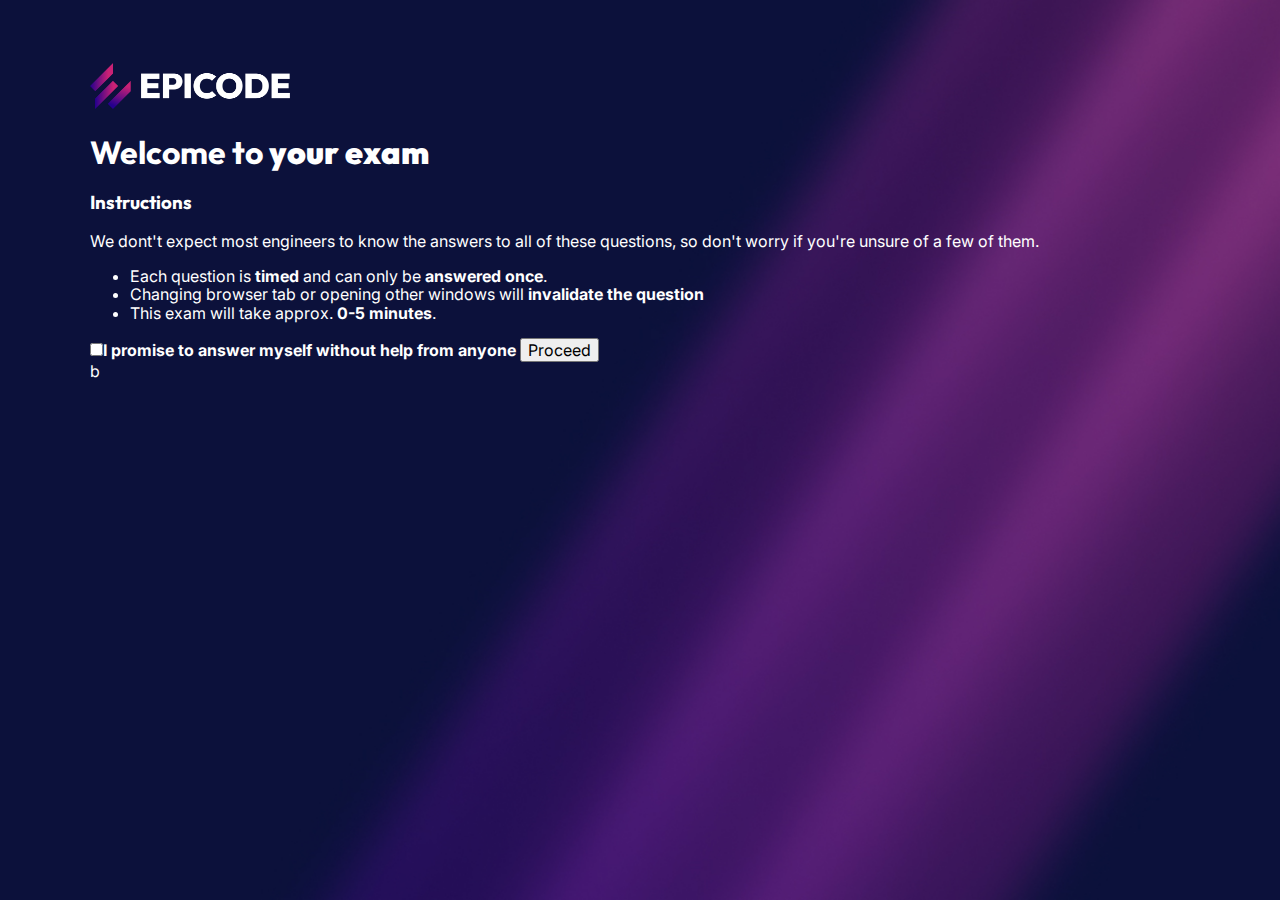
==== BW1/index.html @ 23370216 "Add files via upload" ====
<!DOCTYPE html>
<html lang="it">

<head>
    <meta charset="UTF-8">
    <meta name="viewport" content="width=device-width, initial-scale=1.0">
    <title>BenchMark Epicode</title>
    <link rel="stylesheet" href="assets/css/normalize.css" />
    <link rel="preconnect" href="https://fonts.googleapis.com">
    <link rel="preconnect" href="https://fonts.gstatic.com" crossorigin>
    <link
        href="https://fonts.googleapis.com/css2?family=Inter:wght@300;400;700&family=Outfit:wght@300;400;700&display=swap"
        rel="stylesheet">
    <link rel="stylesheet" href="assets/css/style.css">
</head>

<body>
    <div class="background">
        <div class="container">
            <header>
                <img class="logo" src="assets/img/epicode_logo.png">
            </header>
            <main>
                <h1>Welcome to <strong>your exam</strong></h1>
                <h3>Instructions</h3>
                <p>We dont't expect most engineers to know the answers to all of these questions, so don't worry if
                    you're unsure of a few of them.</p>
                <ul>
                    <li>Each question is <b>timed</b> and can only be <b>answered once</b>.</li>
                    <li>Changing browser tab or opening other windows will <b>invalidate the question</b></li>
                    <li>This exam will take approx. <b>0-5 minutes</b>.</li>
                </ul>

                <div> <input type="checkbox" name="accept" id="accept" /><label for="accept"><b>I promise to answer myself without help from anyone</b></label>
                    <button type="button">Proceed</button>

                </div>b
            </main>
        </div>
    </div>


    <script src="assets/js/script.js"></script>
</body>

</html>
---- BW1/assets/css/style.css ----
html,body{
    box-sizing: border-box;
    margin:0;
    padding:0;
    color: white;
    font-family: 'Inter', sans-serif;
}

.background {
    background-image: url(../img/bg.jpg) ;
    background-size: cover;
    background-repeat: no-repeat;
    background-position: center;
    height: 100vh;
}

h1, h2, h3, h4, h5, h6 {
    font-family: 'Outfit', sans-serif;
}

.logo{
    width:200px;
}

.container {
    padding: 7vh 7vw;
}
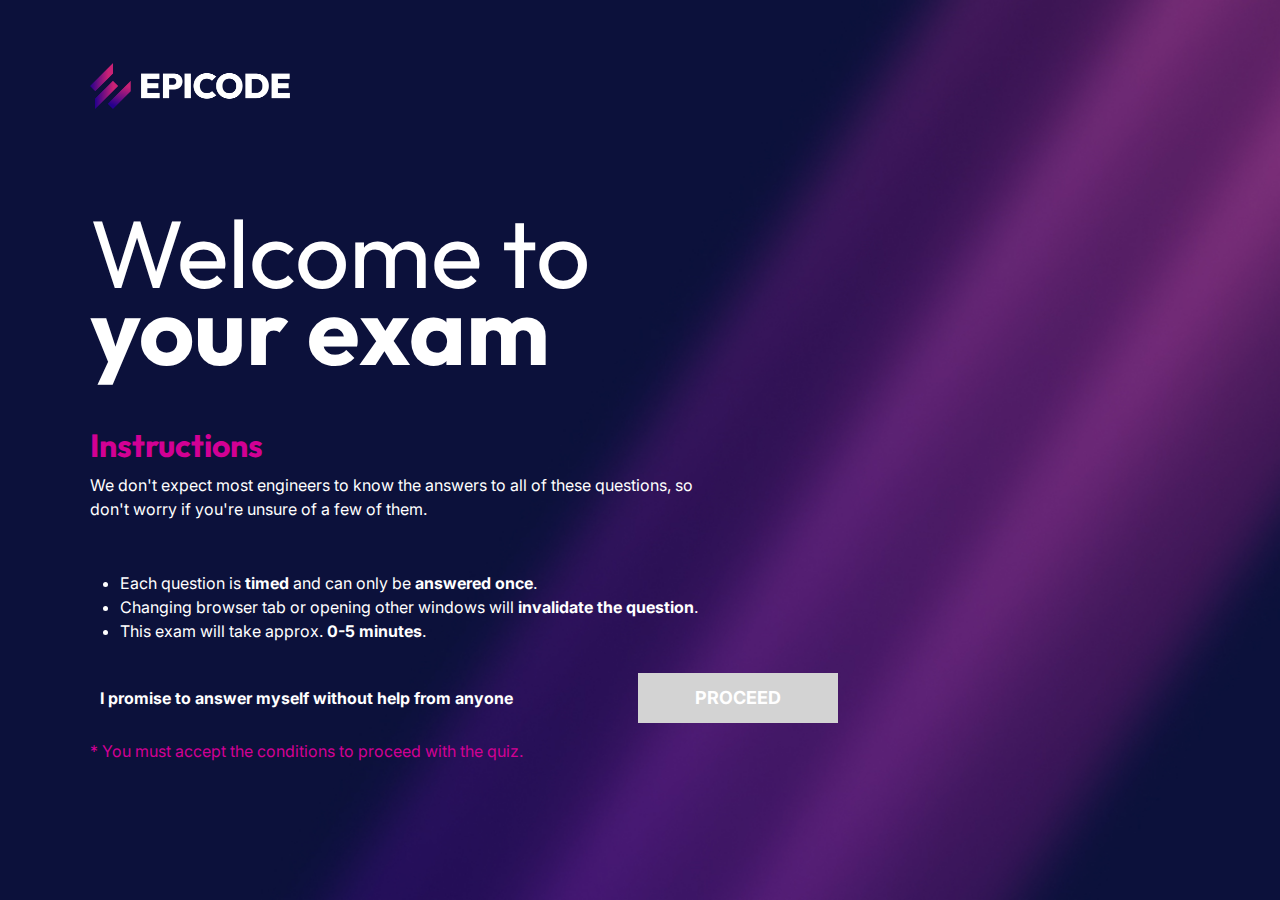
==== commit e5b0f474: "Co-authored-by: Leonardo Maria Leoni <Leonardomarialeoni@users.noreply.github.com> Co-authored-by: B" ====
--- a/BW1/index.html
+++ b/BW1/index.html
@@ -2,43 +2,70 @@
 <html lang="it">
 
 <head>
-    <meta charset="UTF-8">
-    <meta name="viewport" content="width=device-width, initial-scale=1.0">
+    <meta charset="UTF-8" />
+    <meta name="viewport" content="width=device-width, initial-scale=1.0" />
     <title>BenchMark Epicode</title>
     <link rel="stylesheet" href="assets/css/normalize.css" />
-    <link rel="preconnect" href="https://fonts.googleapis.com">
-    <link rel="preconnect" href="https://fonts.gstatic.com" crossorigin>
+    <link rel="preconnect" href="https://fonts.googleapis.com" />
+    <link rel="preconnect" href="https://fonts.gstatic.com" crossorigin />
     <link
         href="https://fonts.googleapis.com/css2?family=Inter:wght@300;400;700&family=Outfit:wght@300;400;700&display=swap"
-        rel="stylesheet">
-    <link rel="stylesheet" href="assets/css/style.css">
+        rel="stylesheet" />
+    <link rel="apple-touch-icon" sizes="180x180" href="favicon/apple-touch-icon.png" />
+    <link rel="icon" type="image/png" sizes="32x32" href="favicon/favicon-32x32.png" />
+    <link rel="icon" type="image/png" sizes="16x16" href="favicon/favicon-16x16.png" />
+    <link rel="manifest" href="favicon/site.webmanifest" />
+    <link rel="mask-icon" href="favicon/safari-pinned-tab.svg" color="#5bbad5" />
+    <meta name="msapplication-TileColor" content="#da532c" />
+    <meta name="theme-color" content="#ffffff" />
+    <link rel="stylesheet" href="https://cdnjs.cloudflare.com/ajax/libs/font-awesome/6.5.1/css/all.min.css" integrity="sha512-DTOQO9RWCH3ppGqcWaEA1BIZOC6xxalwEsw9c2QQeAIftl+Vegovlnee1c9QX4TctnWMn13TZye+giMm8e2LwA==" crossorigin="anonymous" referrerpolicy="no-referrer" />
+    <link rel="stylesheet" href="assets/css/style.css" />
 </head>
 
 <body>
     <div class="background">
         <div class="container">
             <header>
-                <img class="logo" src="assets/img/epicode_logo.png">
+                <img class="logo" src="assets/img/epicode_logo.png" />
             </header>
             <main>
-                <h1>Welcome to <strong>your exam</strong></h1>
-                <h3>Instructions</h3>
-                <p>We dont't expect most engineers to know the answers to all of these questions, so don't worry if
-                    you're unsure of a few of them.</p>
-                <ul>
-                    <li>Each question is <b>timed</b> and can only be <b>answered once</b>.</li>
-                    <li>Changing browser tab or opening other windows will <b>invalidate the question</b></li>
-                    <li>This exam will take approx. <b>0-5 minutes</b>.</li>
-                </ul>
+                <div class="container_main">
+                    <h1 class="h1">Welcome to <strong>your exam</strong></h1>
+                    <h2 class="h2">Instructions</h2>
+                    <p>
+                        We don't expect most engineers to know the answers to
+                        all of these questions, so don't worry if you're unsure
+                        of a few of them.
+                    </p>
+                    <ul>
+                        <li>
+                            Each question is <b>timed</b> and can only be
+                            <b>answered once</b>.
+                        </li>
+                        <li>
+                            Changing browser tab or opening other windows will
+                            <b>invalidate the question</b>.
+                        </li>
+                        <li>This exam will take approx. <b>0-5 minutes</b>.</li>
+                    </ul>
+                </div>
 
-                <div> <input type="checkbox" name="accept" id="accept" /><label for="accept"><b>I promise to answer myself without help from anyone</b></label>
-                    <button type="button">Proceed</button>
 
-                </div>b
+                <div class="contenitoreBtn">
+                    <!-- <input type="checkbox" name="accept" id="accept" /> -->
+                    <i id="unchecked" class="fa-regular fa-square"></i>
+                    <i id="checked" class="fa-regular fa-square-check" style="display: none;"></i>
+                    <label for="accept"><b>I promise to answer myself
+                            without help from
+                            anyone</b></label>
+                    <button id="button" class="button" type="button"><b>PROCEED</b></button>
+                </div>
+                <p class="avviso">
+                   * You must accept the conditions to proceed with the quiz. 
+                </p>
             </main>
         </div>
     </div>
-
 
     <script src="assets/js/script.js"></script>
 </body>
--- a/BW1/assets/css/style.css
+++ b/BW1/assets/css/style.css
@@ -1,27 +1,98 @@
-html,body{
+html,
+body {
     box-sizing: border-box;
-    margin:0;
-    padding:0;
+    margin: 0;
+    padding: 0;
     color: white;
-    font-family: 'Inter', sans-serif;
+    font-family: "Inter", sans-serif;
+    line-height: 1.5em;
 }
 
 .background {
-    background-image: url(../img/bg.jpg) ;
+    background-image: url(../img/bg.jpg);
     background-size: cover;
     background-repeat: no-repeat;
     background-position: center;
     height: 100vh;
 }
 
-h1, h2, h3, h4, h5, h6 {
-    font-family: 'Outfit', sans-serif;
+h1,
+h2,
+h3,
+h4,
+h5,
+h6 {
+    font-family: "Outfit", sans-serif;
 }
 
-.logo{
-    width:200px;
+.logo {
+    width: 200px;
 }
 
 .container {
     padding: 7vh 7vw;
+}
+
+label{
+    margin-left: 10px;
+}
+
+.h1{
+    font-size: 6em;
+    font-weight: normal;
+    line-height: 0.8em;
+    margin-top: 100px;
+}
+.h2, .avviso, .fa-square-check {
+    color: #d20094;
+}
+.h2 {
+    font-size: 2em;
+    margin-bottom: 0;
+}
+
+.container_main p {
+    margin-bottom: 50px;
+}
+.container_main ul {
+    padding-inline-start: 30px;
+}
+
+.container_main {
+    max-width: 617px;
+    min-width: 450px;
+}
+.contenitoreBtn{
+margin-top:30px;
+}
+
+.button{
+width: 200px;
+height: 50px;
+border: solid 0;
+padding: 0;
+/* color: black; */
+font-size: large;
+/* background-color: #00FFFF;    */
+background-color: lightgray;
+color: white;
+margin-left: 9.5vw;
+/* cursor: pointer; */
+}
+.abilitato {
+    cursor: pointer;
+    background-color: #00FFFF;
+    color: black;
+}
+
+.contenitoreBtn i {
+    cursor: pointer;
+}
+
+.contenitoreBtn .abilitato:hover {
+ box-shadow: 1px 1px 15px #00ffff52, 1px -1px 15px #00ffff52, -1px 1px 15px #00ffff52, -1px -1px 15px #00ffff52;
+}
+
+.fa-square-check, .fa-square {
+    font-size: 1.1em;
 }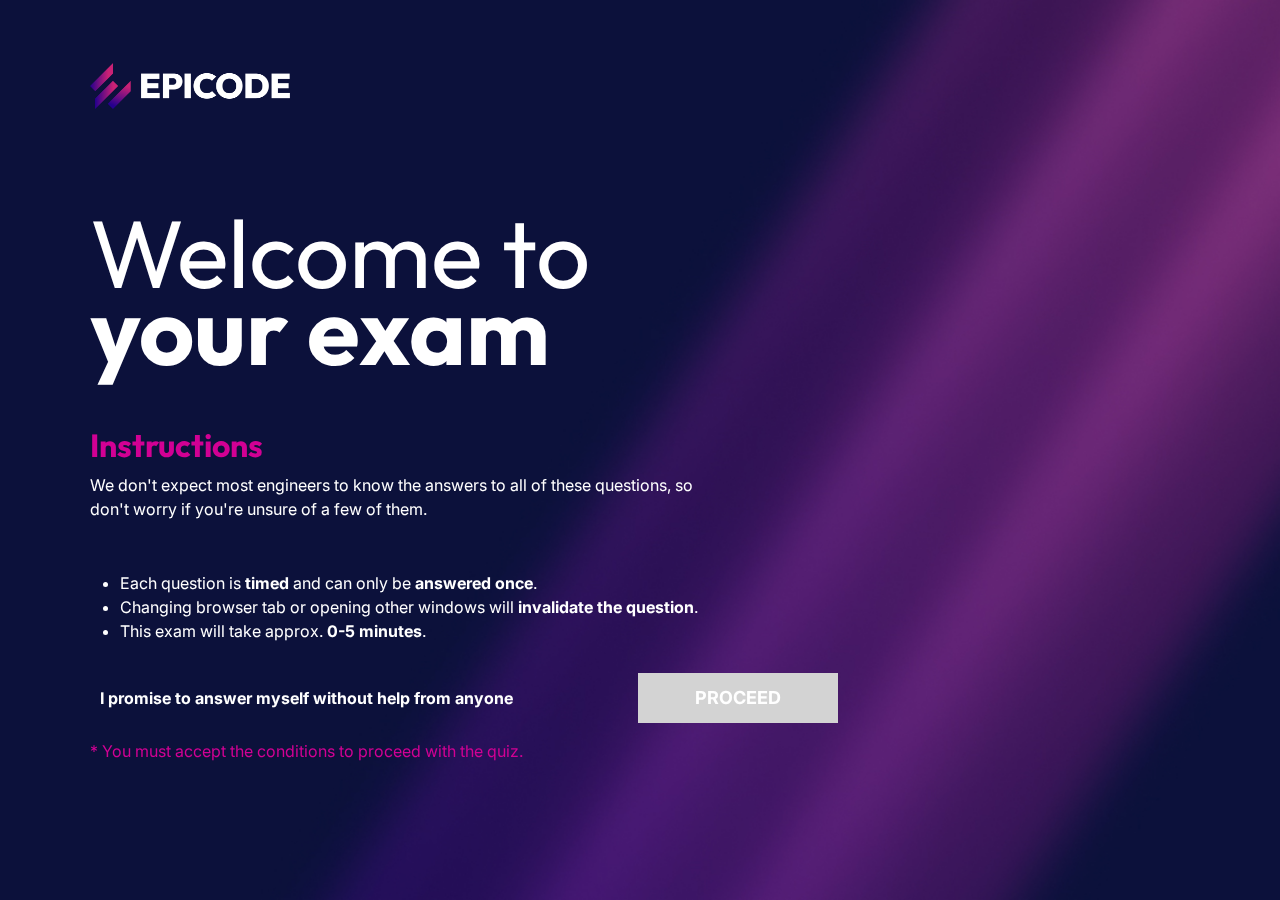
==== commit 44c712a1: "Fix + pulizia codice" ====
--- a/BW1/index.html
+++ b/BW1/index.html
@@ -1,29 +1,53 @@
 <!DOCTYPE html>
 <html lang="it">
+    <head>
+        <meta charset="UTF-8" />
+        <meta name="viewport" content="width=device-width, initial-scale=1.0" />
+        <title>BenchMark Epicode</title>
+        <link rel="stylesheet" href="assets/css/normalize.css" />
+        <link rel="preconnect" href="https://fonts.googleapis.com" />
+        <link rel="preconnect" href="https://fonts.gstatic.com" crossorigin />
+        <link
+            href="https://fonts.googleapis.com/css2?family=Inter:wght@300;400;700&family=Outfit:wght@300;400;700&display=swap"
+            rel="stylesheet"
+        />
+        <link
+            rel="apple-touch-icon"
+            sizes="180x180"
+            href="favicon/apple-touch-icon.png"
+        />
+        <link
+            rel="icon"
+            type="image/png"
+            sizes="32x32"
+            href="favicon/favicon-32x32.png"
+        />
+        <link
+            rel="icon"
+            type="image/png"
+            sizes="16x16"
+            href="favicon/favicon-16x16.png"
+        />
+        <link rel="manifest" href="favicon/site.webmanifest" />
+        <link
+            rel="mask-icon"
+            href="favicon/safari-pinned-tab.svg"
+            color="#5bbad5"
+        />
+        <meta name="msapplication-TileColor" content="#da532c" />
+        <meta name="theme-color" content="#ffffff" />
+        <link
+            rel="stylesheet"
+            href="https://cdnjs.cloudflare.com/ajax/libs/font-awesome/6.5.1/css/all.min.css"
+            integrity="sha512-DTOQO9RWCH3ppGqcWaEA1BIZOC6xxalwEsw9c2QQeAIftl+Vegovlnee1c9QX4TctnWMn13TZye+giMm8e2LwA=="
+            crossorigin="anonymous"
+            referrerpolicy="no-referrer"
+        />
+        <link rel="stylesheet" href="assets/css/style.css" />
+    </head>
 
-<head>
-    <meta charset="UTF-8" />
-    <meta name="viewport" content="width=device-width, initial-scale=1.0" />
-    <title>BenchMark Epicode</title>
-    <link rel="stylesheet" href="assets/css/normalize.css" />
-    <link rel="preconnect" href="https://fonts.googleapis.com" />
-    <link rel="preconnect" href="https://fonts.gstatic.com" crossorigin />
-    <link
-        href="https://fonts.googleapis.com/css2?family=Inter:wght@300;400;700&family=Outfit:wght@300;400;700&display=swap"
-        rel="stylesheet" />
-    <link rel="apple-touch-icon" sizes="180x180" href="favicon/apple-touch-icon.png" />
-    <link rel="icon" type="image/png" sizes="32x32" href="favicon/favicon-32x32.png" />
-    <link rel="icon" type="image/png" sizes="16x16" href="favicon/favicon-16x16.png" />
-    <link rel="manifest" href="favicon/site.webmanifest" />
-    <link rel="mask-icon" href="favicon/safari-pinned-tab.svg" color="#5bbad5" />
-    <meta name="msapplication-TileColor" content="#da532c" />
-    <meta name="theme-color" content="#ffffff" />
-    <link rel="stylesheet" href="https://cdnjs.cloudflare.com/ajax/libs/font-awesome/6.5.1/css/all.min.css" integrity="sha512-DTOQO9RWCH3ppGqcWaEA1BIZOC6xxalwEsw9c2QQeAIftl+Vegovlnee1c9QX4TctnWMn13TZye+giMm8e2LwA==" crossorigin="anonymous" referrerpolicy="no-referrer" />
-    <link rel="stylesheet" href="assets/css/style.css" />
-</head>
-
-<body>
-    <div class="background">
+    <body>
+        <div class="background"></div>
         <div class="container">
             <header>
                 <img class="logo" src="assets/img/epicode_logo.png" />
@@ -50,24 +74,29 @@
                     </ul>
                 </div>
 
-
                 <div class="contenitoreBtn">
-                    <!-- <input type="checkbox" name="accept" id="accept" /> -->
                     <i id="unchecked" class="fa-regular fa-square"></i>
-                    <i id="checked" class="fa-regular fa-square-check" style="display: none;"></i>
-                    <label for="accept"><b>I promise to answer myself
-                            without help from
-                            anyone</b></label>
-                    <button id="button" class="button" type="button"><b>PROCEED</b></button>
+                    <i
+                        id="checked"
+                        class="fa-regular fa-square-check"
+                        style="display: none"
+                    ></i>
+                    <label for="accept"
+                        ><b
+                            >I promise to answer myself without help from
+                            anyone</b
+                        ></label
+                    >
+                    <button id="button" class="button" type="button">
+                        <b>PROCEED</b>
+                    </button>
                 </div>
                 <p class="avviso">
-                   * You must accept the conditions to proceed with the quiz. 
+                    * You must accept the conditions to proceed with the quiz.
                 </p>
             </main>
         </div>
-    </div>
 
-    <script src="assets/js/script.js"></script>
-</body>
-
-</html>+        <script src="assets/js/script.js"></script>
+    </body>
+</html>
--- a/BW1/assets/css/style.css
+++ b/BW1/assets/css/style.css
@@ -13,7 +13,13 @@
     background-size: cover;
     background-repeat: no-repeat;
     background-position: center;
-    height: 100vh;
+    background-attachment: fixed;
+    position: fixed;
+    top: 0;
+    left: 0;
+    width: 100%;
+    height: 100%;
+    z-index: -1;
 }
 
 h1,
@@ -33,17 +39,19 @@
     padding: 7vh 7vw;
 }
 
-label{
+label {
     margin-left: 10px;
 }
 
-.h1{
+.h1 {
     font-size: 6em;
     font-weight: normal;
     line-height: 0.8em;
     margin-top: 100px;
 }
-.h2, .avviso, .fa-square-check {
+.h2,
+.avviso,
+.fa-square-check {
     color: #d20094;
 }
 .h2 {
@@ -62,26 +70,23 @@
     max-width: 617px;
     min-width: 450px;
 }
-.contenitoreBtn{
-margin-top:30px;
+.contenitoreBtn {
+    margin-top: 30px;
 }
 
-.button{
-width: 200px;
-height: 50px;
-border: solid 0;
-padding: 0;
-/* color: black; */
-font-size: large;
-/* background-color: #00FFFF;    */
-background-color: lightgray;
-color: white;
-margin-left: 9.5vw;
-/* cursor: pointer; */
+.button {
+    width: 200px;
+    height: 50px;
+    border: solid 0;
+    padding: 0;
+    font-size: large;
+    background-color: lightgray;
+    color: white;
+    margin-left: 9.5vw;
 }
 .abilitato {
     cursor: pointer;
-    background-color: #00FFFF;
+    background-color: #00ffff;
     color: black;
 }
 
@@ -90,9 +95,11 @@
 }
 
 .contenitoreBtn .abilitato:hover {
- box-shadow: 1px 1px 15px #00ffff52, 1px -1px 15px #00ffff52, -1px 1px 15px #00ffff52, -1px -1px 15px #00ffff52;
+    box-shadow: 1px 1px 15px #00ffff52, 1px -1px 15px #00ffff52,
+        -1px 1px 15px #00ffff52, -1px -1px 15px #00ffff52;
 }
 
-.fa-square-check, .fa-square {
+.fa-square-check,
+.fa-square {
     font-size: 1.1em;
-}+}
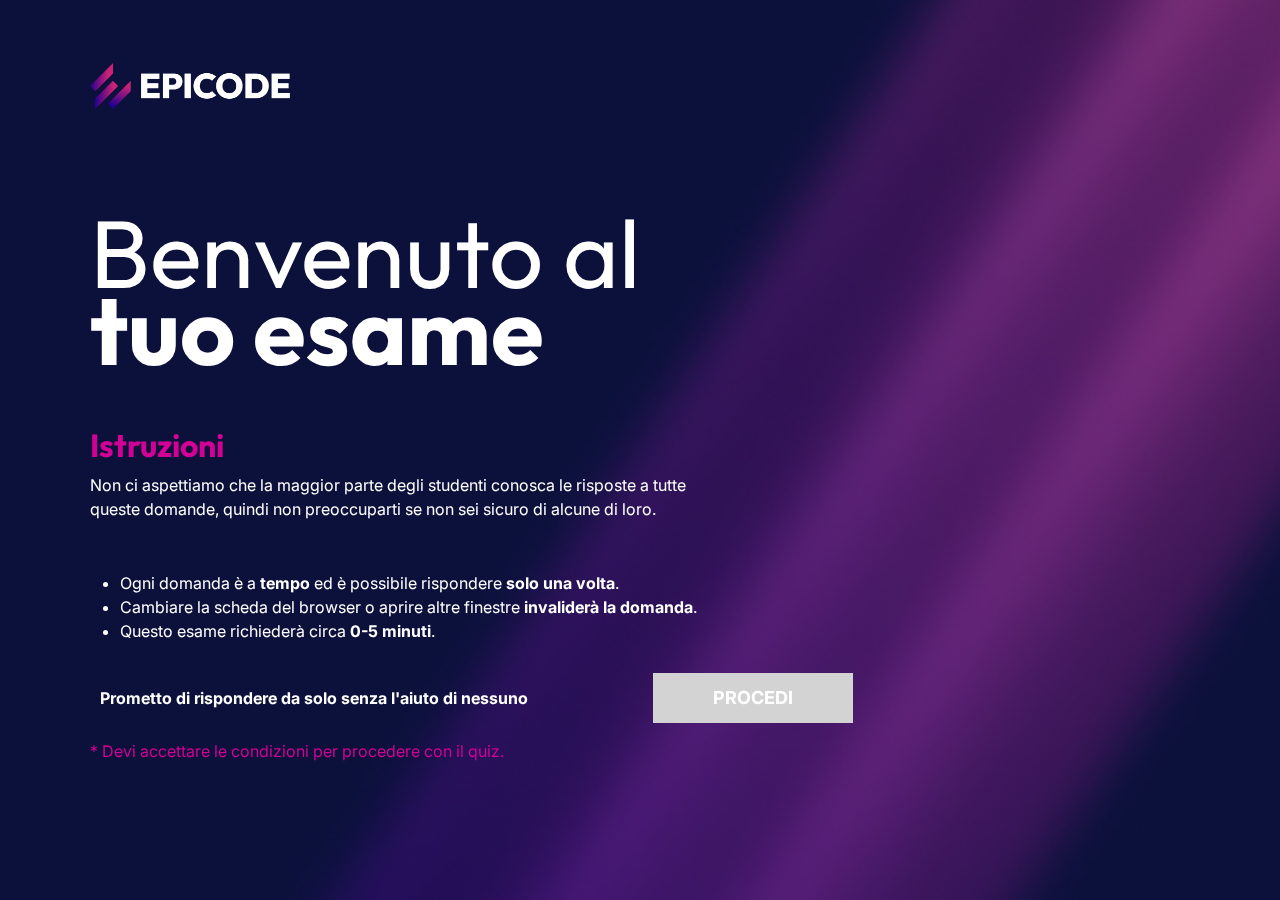
==== commit d038a80e: "udpate grafica ed implimentazione foglio js della seconda pagina html" ====
--- a/BW1/index.html
+++ b/BW1/index.html
@@ -54,23 +54,23 @@
             </header>
             <main>
                 <div class="container_main">
-                    <h1 class="h1">Welcome to <strong>your exam</strong></h1>
-                    <h2 class="h2">Instructions</h2>
+                    <h1 class="h1">Benvenuto al <strong>tuo esame</strong></h1>
+                    <h2 class="h2">Istruzioni</h2>
                     <p>
-                        We don't expect most engineers to know the answers to
-                        all of these questions, so don't worry if you're unsure
-                        of a few of them.
+                        Non ci aspettiamo che la maggior parte degli studenti conosca le risposte
+                        a tutte queste domande, quindi non preoccuparti se non sei sicuro
+                        di alcune di loro.
                     </p>
                     <ul>
                         <li>
-                            Each question is <b>timed</b> and can only be
-                            <b>answered once</b>.
+                            Ogni domanda è a <b>tempo</b> ed è possibile rispondere
+                            <b>solo una volta</b>.
                         </li>
                         <li>
-                            Changing browser tab or opening other windows will
-                            <b>invalidate the question</b>.
+                            Cambiare la scheda del browser o aprire altre finestre 
+                            <b>invaliderà la domanda</b>.
                         </li>
-                        <li>This exam will take approx. <b>0-5 minutes</b>.</li>
+                        <li>Questo esame richiederà circa <b>0-5 minuti</b>.</li>
                     </ul>
                 </div>
 
@@ -83,20 +83,20 @@
                     ></i>
                     <label for="accept"
                         ><b
-                            >I promise to answer myself without help from
-                            anyone</b
+                            >
+                            Prometto di rispondere da solo senza l'aiuto di nessuno</b
                         ></label
                     >
                     <button id="button" class="button" type="button">
-                        <b>PROCEED</b>
+                        <b>PROCEDI</b>
                     </button>
                 </div>
                 <p class="avviso">
-                    * You must accept the conditions to proceed with the quiz.
+                    * Devi accettare le condizioni per procedere con il quiz.
                 </p>
             </main>
         </div>
 
-        <script src="assets/js/script.js"></script>
+        <script src="assets/js/scriptIniziale.js"></script>
     </body>
 </html>
--- a/BW1/assets/css/style.css
+++ b/BW1/assets/css/style.css
@@ -1,3 +1,4 @@
+/* IMPOSTAZIONE DELLA PAGINA */
 html,
 body {
     box-sizing: border-box;
@@ -39,6 +40,8 @@
     padding: 7vh 7vw;
 }
 
+/* Pagina Iniziale */
+
 label {
     margin-left: 10px;
 }
@@ -51,7 +54,7 @@
 }
 .h2,
 .avviso,
-.fa-square-check {
+.fa-square-check, .domande_totali {
     color: #d20094;
 }
 .h2 {
@@ -84,7 +87,7 @@
     color: white;
     margin-left: 9.5vw;
 }
-.abilitato {
+.abilitato, .buttonProssima {
     cursor: pointer;
     background-color: #00ffff;
     color: black;
@@ -94,7 +97,7 @@
     cursor: pointer;
 }
 
-.contenitoreBtn .abilitato:hover {
+.contenitoreBtn .abilitato:hover, .buttonProssima:hover {
     box-shadow: 1px 1px 15px #00ffff52, 1px -1px 15px #00ffff52,
         -1px 1px 15px #00ffff52, -1px -1px 15px #00ffff52;
 }
@@ -103,3 +106,134 @@
 .fa-square {
     font-size: 1.1em;
 }
+
+/* ***Pagina Domande*** */
+/* COUNTDOWN */
+.testo_countdown,
+.testo_countdown2 {
+  position: absolute;
+  font-size: 0.5em;
+  color: white;
+}
+
+.testo_countdown {
+  top: 23px;
+  left: 50%;
+  transform: translateX(-50%);
+}
+
+.testo_countdown2{
+  bottom: 23px;
+  left: 50%;
+  transform: translateX(-50%);
+}
+
+#countdown {
+  position: relative;
+  margin: 40px 30px auto auto;
+  height: 100px; /* altezza adeguata per contenere il cerchio più grande */
+  width: 100px; /* larghezza adeguata per contenere il cerchio più grande */
+  text-align: right;
+  zoom: 1.6;
+}
+
+#countdown-number {
+  color: white;
+  position: absolute;
+  top: 50%;
+  left: 50%;
+  transform: translate(-50%, -50%);
+  font-size: 24px; /* dimensione del testo */
+}
+
+svg {
+  position: absolute;
+  top: 0;
+  right: 0;
+  width: 100%; /* larghezza adeguata per contenere il cerchio più grande */
+  height: 100%; /* altezza adeguata per contenere il cerchio più grande */
+  transform: rotateY(-180deg) rotateZ(-90deg);
+}
+
+svg .cerchio {
+  stroke-dasharray: 283px; /* circonferenza del cerchio */
+  stroke-dashoffset: 0px;
+  stroke-width: 10px; /* spessore del bordo */
+  stroke-linecap: round;
+  stroke: #d20094;
+  fill: none;
+  animation: countdown 10s linear forwards;
+}
+
+svg .cerchio2{
+  stroke-dasharray: 283px; /* circonferenza del cerchio */
+  stroke-dashoffset: 0px;
+  stroke-width: 10px; /* spessore del bordo */
+  stroke: gray;
+  fill: none;
+}
+
+@keyframes countdown {
+  from {
+    stroke-dashoffset: 0px;
+  }
+  to {
+    stroke-dashoffset: 283px; /* circonferenza del cerchio */
+  }
+}
+
+/* STRUTTURA */
+
+.buttonRisposta{
+    border-radius: 25px;
+    width:45%;
+    height: 50px;
+    margin-right: 4%;
+    margin-top: 30px;
+    background-color: rgba(255, 255, 255, 0.1);
+    border-top: 2px solid white;
+    border-left: 0.2px solid white;
+    border-right: 0.2px solid white;
+    border-bottom: 0;
+    color: white;
+    cursor: pointer;
+    vertical-align: middle;
+    font-weight: 800;
+}
+
+.buttonRisposta:hover {
+    border: 0;
+    
+
+}
+
+.h2_domanda {
+    line-height: 2.0em;
+}
+
+.domanda {
+    font-weight: 500;
+}
+
+.buttonProssima{
+width:200px;
+height: 50px;
+font-weight: bold;
+position: absolute;
+top: 0;
+right: 0;
+border: solid 0;
+cursor: pointer;
+background-color: #00ffff;
+}
+
+.numero_domande {
+    display: inline-block;
+    width: max-content;
+}
+
+.contenitoreProsegui{
+    vertical-align: middle;
+    position: relative;
+    margin-top: 50px;
+}